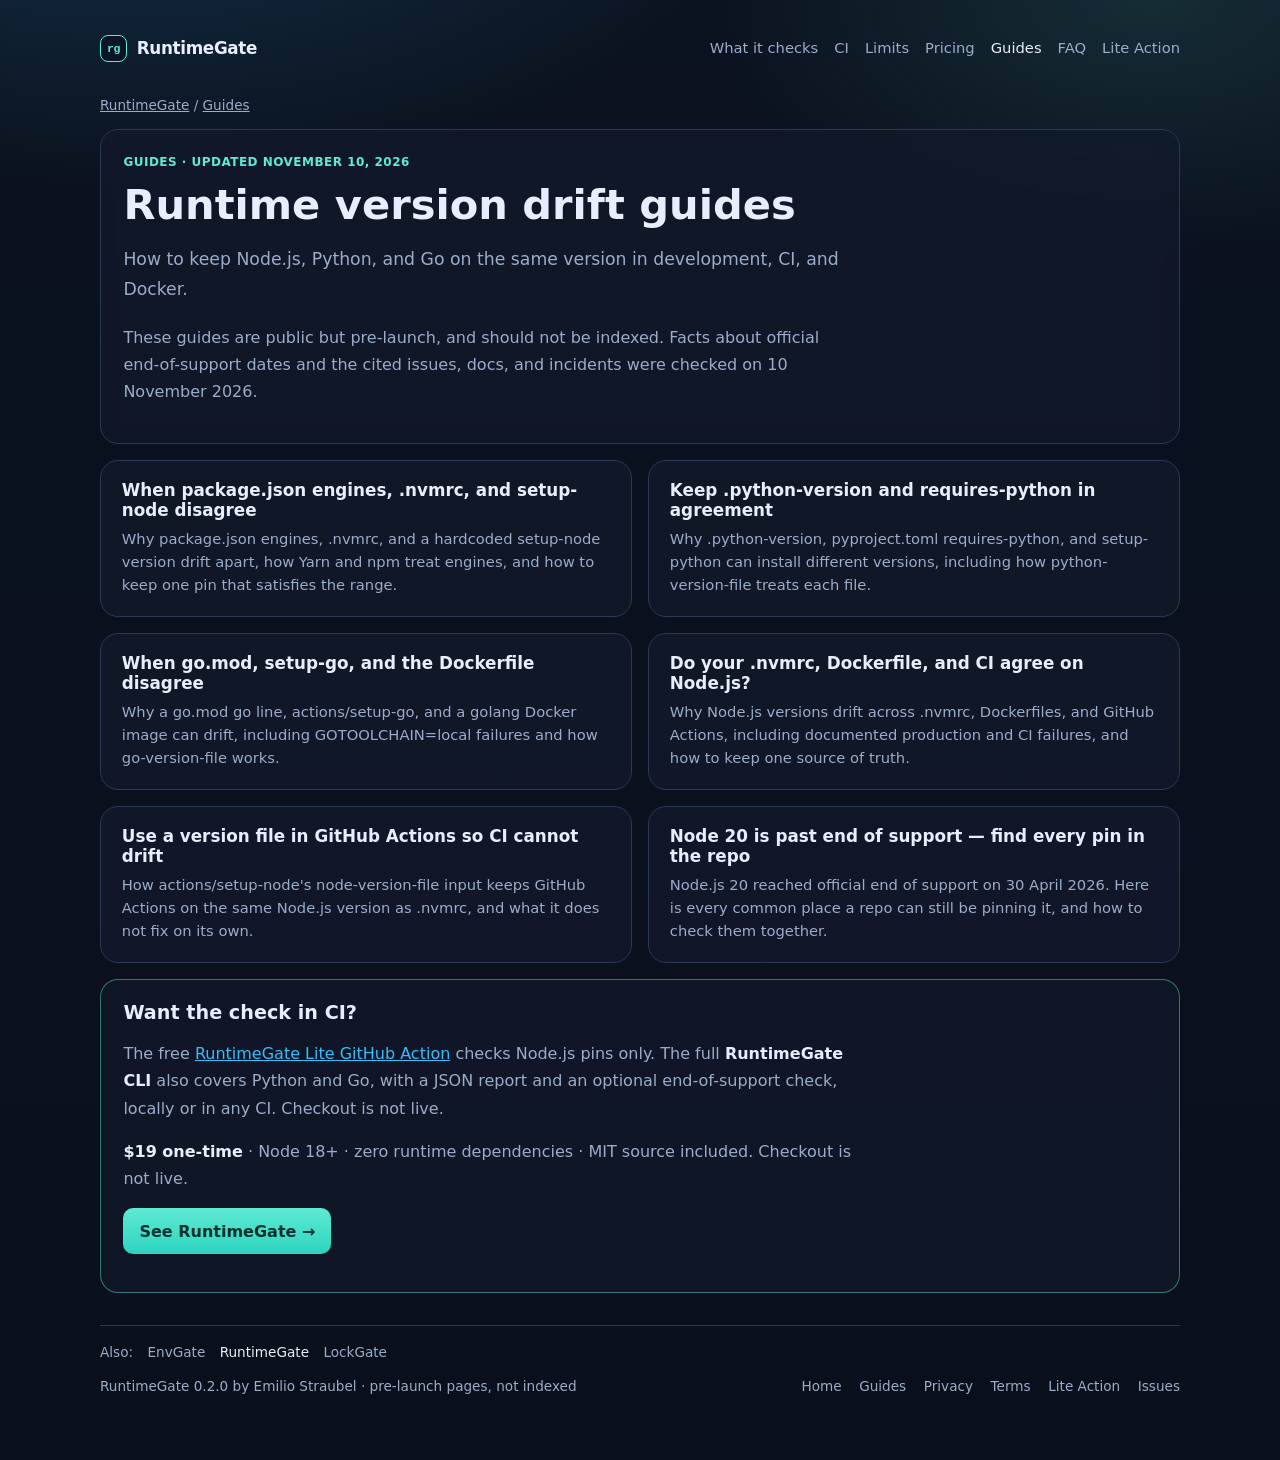
==== guides/index.html @ c0eff7b0 "Document RuntimeGate 0.2.0 sources and keep the site noindex Describe the new version files, Dockerf" ====
<!DOCTYPE html>
<html lang="en">
<head>
  <meta charset="utf-8" />
  <meta name="viewport" content="width=device-width, initial-scale=1" />
  <title>Guides: Node.js, Python, and Go version drift in CI — RuntimeGate</title>
  <meta name="description" content="Practical guides on keeping runtime versions in agreement across version files, package manifests, Dockerfiles, and GitHub Actions, including .nvmrc vs engines, .python-version vs requires-python, and go.mod vs setup-go." />
  <meta name="author" content="Emilio Straubel" />
  <meta name="robots" content="noindex" />
  <link rel="canonical" href="https://ess2292.github.io/runtimegate/guides/" />
  <meta property="og:title" content="Guides: Node.js, Python, and Go version drift in CI — RuntimeGate" />
  <meta property="og:description" content="Practical guides on keeping runtime versions in agreement across version files, package manifests, Dockerfiles, and GitHub Actions, including .nvmrc vs engines, .python-version vs requires-python, and go.mod vs setup-go." />
  <meta property="og:type" content="article" />
  <meta property="og:url" content="https://ess2292.github.io/runtimegate/guides/" />
  <meta property="og:site_name" content="RuntimeGate" />
  <meta property="og:image" content="https://ess2292.github.io/runtimegate/og-image.png" />
  <meta property="og:image:type" content="image/png" />
  <meta property="og:image:width" content="1200" />
  <meta property="og:image:height" content="630" />
  <meta property="og:image:alt" content="RuntimeGate — fail CI when runtime pins disagree" />
  <meta property="article:published_time" content="2026-11-10" />
  <meta name="twitter:card" content="summary_large_image" />
  <meta name="twitter:title" content="Guides: Node.js, Python, and Go version drift in CI — RuntimeGate" />
  <meta name="twitter:description" content="Practical guides on keeping runtime versions in agreement across version files, package manifests, Dockerfiles, and GitHub Actions, including .nvmrc vs engines, .python-version vs requires-python, and go.mod vs setup-go." />
  <meta name="twitter:image" content="https://ess2292.github.io/runtimegate/og-image.png" />
  <meta name="twitter:image:alt" content="RuntimeGate — fail CI when runtime pins disagree" />
  <script type="application/ld+json">{"@context": "https://schema.org", "@type": "TechArticle", "headline": "Runtime version drift guides", "description": "Practical guides on keeping runtime versions in agreement across version files, package manifests, Dockerfiles, and GitHub Actions, including .nvmrc vs engines, .python-version vs requires-python, and go.mod vs setup-go.", "author": {"@type": "Person", "name": "Emilio Straubel"}, "datePublished": "2026-11-10", "dateModified": "2026-11-10", "mainEntityOfPage": "https://ess2292.github.io/runtimegate/guides/", "publisher": {"@type": "Person", "name": "Emilio Straubel"}, "image": "https://ess2292.github.io/runtimegate/og-image.png"}</script>
  <meta name="theme-color" content="#0b1220" />
  <link rel="icon" href="../favicon.svg" type="image/svg+xml" />
  <link rel="icon" href="../favicon-32.png" type="image/png" sizes="32x32" />
  <link rel="apple-touch-icon" href="../apple-touch-icon.png" />
  <link rel="stylesheet" href="../styles.css" />
</head>
<body>
  <a class="skip" href="#main">Skip to content</a>
  <div class="wrap">
    <nav class="site-nav" aria-label="Primary">
      <a class="brand" href="../index.html">
        <span class="brand-mark" aria-hidden="true">rg</span>
        RuntimeGate
      </a>
      <ul class="nav-links">
        <li><a href="../index.html#checks">What it checks</a></li>
        <li><a href="../index.html#ci">CI</a></li>
        <li><a href="../index.html#limits">Limits</a></li>
        <li><a href="../index.html#pricing">Pricing</a></li>
        <li><a href="index.html" aria-current="page">Guides</a></li>
        <li><a href="../index.html#faq">FAQ</a></li>
        <li><a href="https://github.com/ESS2292/runtimegate-action">Lite Action</a></li>
      </ul>
    </nav>
    <main id="main" class="article">
      <p class="crumbs"><a href="../index.html">RuntimeGate</a> / <a href="index.html">Guides</a></p>
      <section>
        <div class="eyebrow">Guides &middot; Updated November 10, 2026</div>
        <h1>Runtime version drift guides</h1>
        <p class="lead">How to keep Node.js, Python, and Go on the same version in development, CI, and Docker.</p>
        <p>These guides are public but pre-launch, and should not be indexed. Facts about official end-of-support dates and the cited issues, docs, and incidents were checked on 10 November 2026.</p>
      </section>
      <div class="guide-list">
        <article class="guide-card">
          <h2><a href="package-json-engines-vs-nvmrc-setup-node.html">When package.json engines, .nvmrc, and setup-node disagree</a></h2>
          <p>Why package.json engines, .nvmrc, and a hardcoded setup-node version drift apart, how Yarn and npm treat engines, and how to keep one pin that satisfies the range.</p>
        </article>
        <article class="guide-card">
          <h2><a href="python-version-vs-pyproject-requires-python.html">Keep .python-version and requires-python in agreement</a></h2>
          <p>Why .python-version, pyproject.toml requires-python, and setup-python can install different versions, including how python-version-file treats each file.</p>
        </article>
        <article class="guide-card">
          <h2><a href="gomod-vs-setup-go-dockerfile.html">When go.mod, setup-go, and the Dockerfile disagree</a></h2>
          <p>Why a go.mod go line, actions/setup-go, and a golang Docker image can drift, including GOTOOLCHAIN=local failures and how go-version-file works.</p>
        </article>
        <article class="guide-card">
          <h2><a href="nvmrc-dockerfile-ci-node-version-drift.html">Do your .nvmrc, Dockerfile, and CI agree on Node.js?</a></h2>
          <p>Why Node.js versions drift across .nvmrc, Dockerfiles, and GitHub Actions, including documented production and CI failures, and how to keep one source of truth.</p>
        </article>
        <article class="guide-card">
          <h2><a href="github-actions-node-version-file.html">Use a version file in GitHub Actions so CI cannot drift</a></h2>
          <p>How actions/setup-node&#x27;s node-version-file input keeps GitHub Actions on the same Node.js version as .nvmrc, and what it does not fix on its own.</p>
        </article>
        <article class="guide-card">
          <h2><a href="find-eol-node-pins-after-node-20.html">Node 20 is past end of support — find every pin in the repo</a></h2>
          <p>Node.js 20 reached official end of support on 30 April 2026. Here is every common place a repo can still be pinning it, and how to check them together.</p>
        </article>
      </div>
      <section class="cta-box" aria-label="RuntimeGate">
        <h2>Want the check in CI?</h2>
        <p>The free <a href="https://github.com/ESS2292/runtimegate-action">RuntimeGate Lite GitHub Action</a> checks Node.js pins only. The full <strong>RuntimeGate CLI</strong> also covers Python and Go, with a JSON report and an optional end-of-support check, locally or in any CI. Checkout is not live.</p>
        <p><strong>$19 one-time</strong> &middot; Node 18+ &middot; zero runtime dependencies &middot; MIT source included. Checkout is not live.</p>
        <p><a class="cta-link" href="../index.html#pricing">See RuntimeGate &rarr;</a></p>
      </section>
    </main>
    <footer>
      <nav class="family-nav" aria-label="Other tools in this family">
        <span class="family-label">Also:</span>
          <a href="https://ess2292.github.io/envgate/">EnvGate</a>
          <a href="https://ess2292.github.io/runtimegate/" aria-current="page">RuntimeGate</a>
          <a href="https://ess2292.github.io/lockgate/">LockGate</a>
      </nav>
<div class="footer-row">
        <div>RuntimeGate 0.2.0 by Emilio Straubel · pre-launch pages, not indexed</div>
        <div class="footer-links">
          <a href="../index.html">Home</a>
          <a href="index.html" aria-current="page">Guides</a>
          <a href="../privacy.html">Privacy</a>
          <a href="../terms.html">Terms</a>
          <a href="https://github.com/ESS2292/runtimegate-action">Lite Action</a>
          <a href="https://github.com/ESS2292/runtimegate-action/issues">Issues</a>
        </div>
      </div>
    </footer>
  </div>
</body>
</html>
---- styles.css ----
:root {
  --bg: #0b1220;
  --bg-elev: #121a2b;
  --panel: #162033;
  --line: #2a3a55;
  --text: #e8eefc;
  --muted: #9aadc9;
  --accent: #5eead4;
  --accent-2: #38bdf8;
  --warn: #fbbf24;
  --err: #fb7185;
  --ok: #4ade80;
  --shadow: 0 24px 60px rgba(0, 0, 0, 0.45);
  --radius: 18px;
  --font: ui-sans-serif, system-ui, -apple-system, "Segoe UI", Roboto, Helvetica, Arial, sans-serif;
  --mono: ui-monospace, SFMono-Regular, Menlo, Consolas, monospace;
}

* { box-sizing: border-box; }

html { scroll-behavior: smooth; }

html, body {
  margin: 0;
  padding: 0;
  background: var(--bg);
  color: var(--text);
  font-family: var(--font);
}

body {
  min-height: 100vh;
  background-image:
    radial-gradient(1200px 600px at 10% -10%, rgba(56, 189, 248, 0.18), transparent 55%),
    radial-gradient(900px 500px at 90% 0%, rgba(94, 234, 212, 0.12), transparent 50%),
    linear-gradient(180deg, #0b1220 0%, #0a101b 100%);
}

.skip {
  position: absolute;
  left: 1rem;
  top: -3rem;
  background: var(--panel);
  color: var(--text);
  padding: 0.5rem 0.8rem;
  border-radius: 8px;
  z-index: 20;
}
.skip:focus { top: 0.75rem; }

.wrap {
  width: min(1080px, calc(100% - 2rem));
  margin: 0 auto;
  padding: 1.25rem 0 4rem;
}

.site-nav {
  display: flex;
  align-items: center;
  justify-content: space-between;
  gap: 1rem;
  flex-wrap: wrap;
  margin-bottom: 1.25rem;
  padding: 0.65rem 0;
}

.brand {
  display: inline-flex;
  align-items: center;
  gap: 0.6rem;
  color: var(--text);
  text-decoration: none;
  font-weight: 750;
  letter-spacing: -0.02em;
  font-size: 1.05rem;
}

.brand-mark {
  width: 1.7rem;
  height: 1.7rem;
  border-radius: 8px;
  border: 1.5px solid var(--accent);
  background: #0b1526;
  display: inline-flex;
  align-items: center;
  justify-content: center;
  color: var(--accent);
  font-family: var(--mono);
  font-size: 0.72rem;
  font-weight: 700;
}

.nav-links {
  display: flex;
  flex-wrap: wrap;
  gap: 0.35rem 1rem;
  list-style: none;
  margin: 0;
  padding: 0;
}

.nav-links a {
  color: var(--muted);
  text-decoration: none;
  font-size: 0.92rem;
}

.nav-links a:hover,
.nav-links a[aria-current="page"] {
  color: var(--text);
}

header.hero {
  display: grid;
  grid-template-columns: 1.2fr 0.9fr;
  gap: 1.5rem;
  align-items: center;
  margin: 1.5rem 0 2rem;
}

@media (max-width: 860px) {
  header.hero { grid-template-columns: 1fr; }
}

.eyebrow {
  display: inline-flex;
  align-items: center;
  gap: 0.5rem;
  color: var(--accent);
  font-weight: 600;
  letter-spacing: 0.04em;
  text-transform: uppercase;
  font-size: 0.75rem;
  margin-bottom: 0.75rem;
}

h1 {
  font-size: clamp(1.8rem, 4vw, 2.6rem);
  line-height: 1.15;
  margin: 0 0 1rem;
}

.lead {
  color: var(--muted);
  font-size: 1.08rem;
  line-height: 1.6;
  margin: 0 0 1.25rem;
  max-width: 40rem;
}

.meta {
  display: flex;
  flex-wrap: wrap;
  gap: 0.6rem;
  margin-bottom: 1.25rem;
}

.chip {
  border: 1px solid var(--line);
  background: rgba(255, 255, 255, 0.03);
  border-radius: 999px;
  padding: 0.35rem 0.75rem;
  font-size: 0.85rem;
  color: var(--muted);
}

.chip em {
  color: var(--text);
  font-style: normal;
  font-weight: 600;
}

.price-card {
  background: linear-gradient(180deg, rgba(22, 32, 51, 0.95), rgba(12, 18, 30, 0.95));
  border: 1px solid var(--line);
  border-radius: var(--radius);
  padding: 1.25rem;
  box-shadow: var(--shadow);
}

.price-card .amt {
  font-size: 2.4rem;
  font-weight: 750;
  letter-spacing: -0.03em;
}

.price-card .amt span {
  font-size: 1rem;
  color: var(--muted);
  font-weight: 500;
  margin-left: 0.25rem;
}

.price-card p {
  color: var(--muted);
  margin: 0.5rem 0 1rem;
  line-height: 1.5;
}

.buy-btn {
  display: block;
  width: 100%;
  text-align: center;
  padding: 0.9rem 1rem;
  border-radius: 12px;
  border: 1px dashed var(--line);
  color: var(--muted);
  background: rgba(255, 255, 255, 0.02);
  font-weight: 600;
  font-size: 1rem;
  font-family: inherit;
  cursor: not-allowed;
}

.buy-btn:not(:disabled) {
  border: 1px solid transparent;
  background: linear-gradient(180deg, #5eead4, #2dd4bf);
  color: #042f2e;
  cursor: pointer;
  box-shadow: 0 10px 24px rgba(94, 234, 212, 0.18);
}

.buy-btn:not(:disabled):hover {
  filter: brightness(1.05);
}

.buy-note {
  margin: 0.75rem 0 0;
  font-size: 0.85rem;
  color: var(--muted);
  line-height: 1.45;
}

.art {
  margin-top: 1rem;
  border-radius: 14px;
  overflow: hidden;
  border: 1px solid var(--line);
  background: #0a1424;
  aspect-ratio: 16 / 9;
  position: relative;
}

.art-svg {
  width: 100%;
  height: 100%;
  display: block;
}

section {
  background: rgba(18, 26, 43, 0.72);
  border: 1px solid var(--line);
  border-radius: var(--radius);
  padding: 1.35rem 1.4rem;
  margin: 1rem 0;
  backdrop-filter: blur(8px);
}

h2 {
  margin: 0 0 0.9rem;
  font-size: 1.2rem;
}

h3 {
  margin: 1.1rem 0 0.5rem;
  font-size: 1.02rem;
}

ul, ol {
  margin: 0;
  padding-left: 1.15rem;
  color: var(--muted);
  line-height: 1.55;
}

ul li, ol li { margin: 0.35rem 0; }

ul strong, ol strong, p strong {
  color: var(--text);
  font-weight: 600;
}

.grid-2 {
  display: grid;
  grid-template-columns: 1fr 1fr;
  gap: 1rem;
}

@media (max-width: 720px) {
  .grid-2 { grid-template-columns: 1fr; }
}

.terminal {
  background: #070d18;
  border: 1px solid var(--line);
  border-radius: 14px;
  overflow: hidden;
  box-shadow: var(--shadow);
  margin: 0.75rem 0 0;
}

.terminal .bar {
  display: flex;
  gap: 0.4rem;
  align-items: center;
  padding: 0.65rem 0.85rem;
  border-bottom: 1px solid var(--line);
  background: #0d1628;
  color: var(--muted);
  font-size: 0.8rem;
}

.bar-cmd {
  margin-left: 0.5rem;
  overflow: hidden;
  text-overflow: ellipsis;
  white-space: nowrap;
  font-family: var(--mono);
}

.dot {
  width: 0.55rem;
  height: 0.55rem;
  border-radius: 50%;
  display: inline-block;
  flex-shrink: 0;
}

.dot.r { background: #fb7185; }
.dot.y { background: #fbbf24; }
.dot.g { background: #4ade80; }

pre {
  margin: 0;
  padding: 1rem 1.1rem 1.2rem;
  overflow-x: auto;
  font-family: var(--mono);
  font-size: 0.86rem;
  line-height: 1.5;
  color: #dbe7ff;
}

.code-block {
  background: #070d18;
  border: 1px solid var(--line);
  border-radius: 12px;
  padding: 1rem;
  overflow-x: auto;
  font-family: var(--mono);
  font-size: 0.86rem;
  color: #dbe7ff;
  margin: 0.4rem 0 0;
}

.c-muted { color: #7f93b3; }
.c-ok { color: var(--ok); }
.c-err { color: var(--err); }
.c-warn { color: var(--warn); }
.c-accent { color: var(--accent); }

h2 + .note { margin-top: 0; }

.note {
  color: var(--muted);
  font-size: 0.92rem;
  line-height: 1.55;
}

code {
  font-family: var(--mono);
  font-size: 0.9em;
  background: rgba(255, 255, 255, 0.06);
  padding: 0.1rem 0.35rem;
  border-radius: 6px;
}

pre code, .code-block code {
  background: none;
  padding: 0;
  border-radius: 0;
  font-size: inherit;
}

a { color: var(--accent-2); }

.faq details {
  border-top: 1px solid var(--line);
  padding: 0.7rem 0;
}

.faq details:first-of-type { border-top: 0; padding-top: 0; }

.faq summary {
  cursor: pointer;
  font-weight: 600;
  color: var(--text);
  list-style: none;
}

.faq summary::-webkit-details-marker { display: none; }

.faq summary::before {
  content: "+";
  color: var(--accent);
  display: inline-block;
  width: 1.1rem;
  font-family: var(--mono);
}

.faq details[open] summary::before { content: "–"; }

.faq details p, .faq details ul {
  margin: 0.55rem 0 0.2rem;
}

.todo {
  display: inline-block;
  margin-top: 0.15rem;
  padding: 0.15rem 0.45rem;
  border-radius: 6px;
  border: 1px dashed var(--warn);
  color: #fde68a;
  background: rgba(251, 191, 36, 0.1);
  font-family: var(--mono);
  font-size: 0.88em;
}

.legal h1 { font-size: clamp(1.6rem, 3vw, 2rem); }
.legal p { color: var(--muted); line-height: 1.65; }

footer {
  margin-top: 2rem;
  color: var(--muted);
  font-size: 0.85rem;
  line-height: 1.5;
  border-top: 1px solid var(--line);
  padding-top: 1rem;
}

.footer-row {
  display: flex;
  flex-wrap: wrap;
  justify-content: space-between;
  gap: 0.75rem 1.5rem;
}

.footer-links {
  display: flex;
  flex-wrap: wrap;
  gap: 0.75rem 1.1rem;
}

.footer-links a {
  color: var(--muted);
  text-decoration: none;
}

.footer-links a:hover { color: var(--text); }

/* Guides */
.crumbs { color: var(--muted); font-size: 0.85rem; margin: 0 0 0.5rem; }
.crumbs a { color: var(--muted); }
.article section > p { color: var(--muted); line-height: 1.7; max-width: 46rem; }
.article section > ul, .article section > ol { max-width: 46rem; }
.article h2 { margin-top: 1.6rem; }
.article section > h2:first-child { margin-top: 0; }
.article .code-block { margin: 0.6rem 0 1rem; white-space: pre; }
.cta-box { border-color: rgba(94, 234, 212, 0.45); }
.cta-box h2 { margin-top: 0; }
.cta-box p { color: var(--muted); line-height: 1.6; }
.cta-link { display: inline-block; padding: 0.6rem 1rem; border-radius: 10px; background: linear-gradient(180deg, #5eead4, #2dd4bf); color: #042f2e; font-weight: 600; text-decoration: none; }
.guide-list { display: grid; grid-template-columns: 1fr 1fr; gap: 1rem; margin: 1rem 0; }
@media (max-width: 720px) { .guide-list { grid-template-columns: 1fr; } }
.guide-card { background: rgba(18, 26, 43, 0.72); border: 1px solid var(--line); border-radius: var(--radius); padding: 1.2rem 1.3rem; }
.guide-card h2 { font-size: 1.05rem; margin: 0 0 0.5rem; }
.guide-card h2 a { color: var(--text); text-decoration: none; }
.guide-card h2 a:hover { color: var(--accent); }
.guide-card p { color: var(--muted); line-height: 1.55; margin: 0; font-size: 0.92rem; }

.article .compare-wrap { overflow-x: auto; margin: 0.8rem 0 1.2rem; max-width: 100%; }
.article table.compare {
  width: 100%;
  border-collapse: collapse;
  font-size: 0.92rem;
  min-width: 40rem;
}
.article table.compare th,
.article table.compare td {
  border: 1px solid var(--line);
  padding: 0.55rem 0.7rem;
  text-align: left;
  vertical-align: top;
  color: var(--muted);
  line-height: 1.45;
}
.article table.compare th {
  background: rgba(18, 26, 43, 0.85);
  color: var(--text);
  font-weight: 600;
  white-space: nowrap;
}
.article table.compare td:first-child,
.article table.compare th:first-child {
  color: var(--text);
  font-weight: 600;
  white-space: nowrap;
}
.article table.compare tbody tr:nth-child(even) td { background: rgba(18, 26, 43, 0.45); }

.demo-rec {
  margin: 0.75rem 0 1.25rem;
  background: #070d18;
  border: 1px solid var(--line);
  border-radius: 14px;
  overflow: hidden;
  box-shadow: var(--shadow);
}
.demo-rec video,
.demo-rec img {
  display: block;
  width: 100%;
  height: auto;
  vertical-align: top;
  background: #070d18;
}
.demo-rec figcaption {
  padding: 0.7rem 1rem 0.9rem;
  color: var(--muted);
  font-size: 0.88rem;
  line-height: 1.5;
  border-top: 1px solid var(--line);
}

/* Launch-readiness: visible focus, family links, tighter mobile nav */
a:focus-visible,
button:focus-visible,
summary:focus-visible,
.buy-btn:focus-visible {
  outline: 2px solid var(--accent);
  outline-offset: 3px;
}

.family-nav {
  display: flex;
  flex-wrap: wrap;
  align-items: center;
  gap: 0.4rem 0.9rem;
  margin: 0 0 0.85rem;
  font-size: 0.85rem;
}

.family-nav .family-label {
  color: var(--muted);
}

.family-nav a {
  color: var(--muted);
  text-decoration: none;
}

.family-nav a:hover,
.family-nav a[aria-current="page"] {
  color: var(--text);
}

@media (max-width: 720px) {
  .nav-links {
    gap: 0.2rem 0.7rem;
  }
  .nav-links a {
    display: inline-block;
    padding: 0.4rem 0.1rem;
  }
}
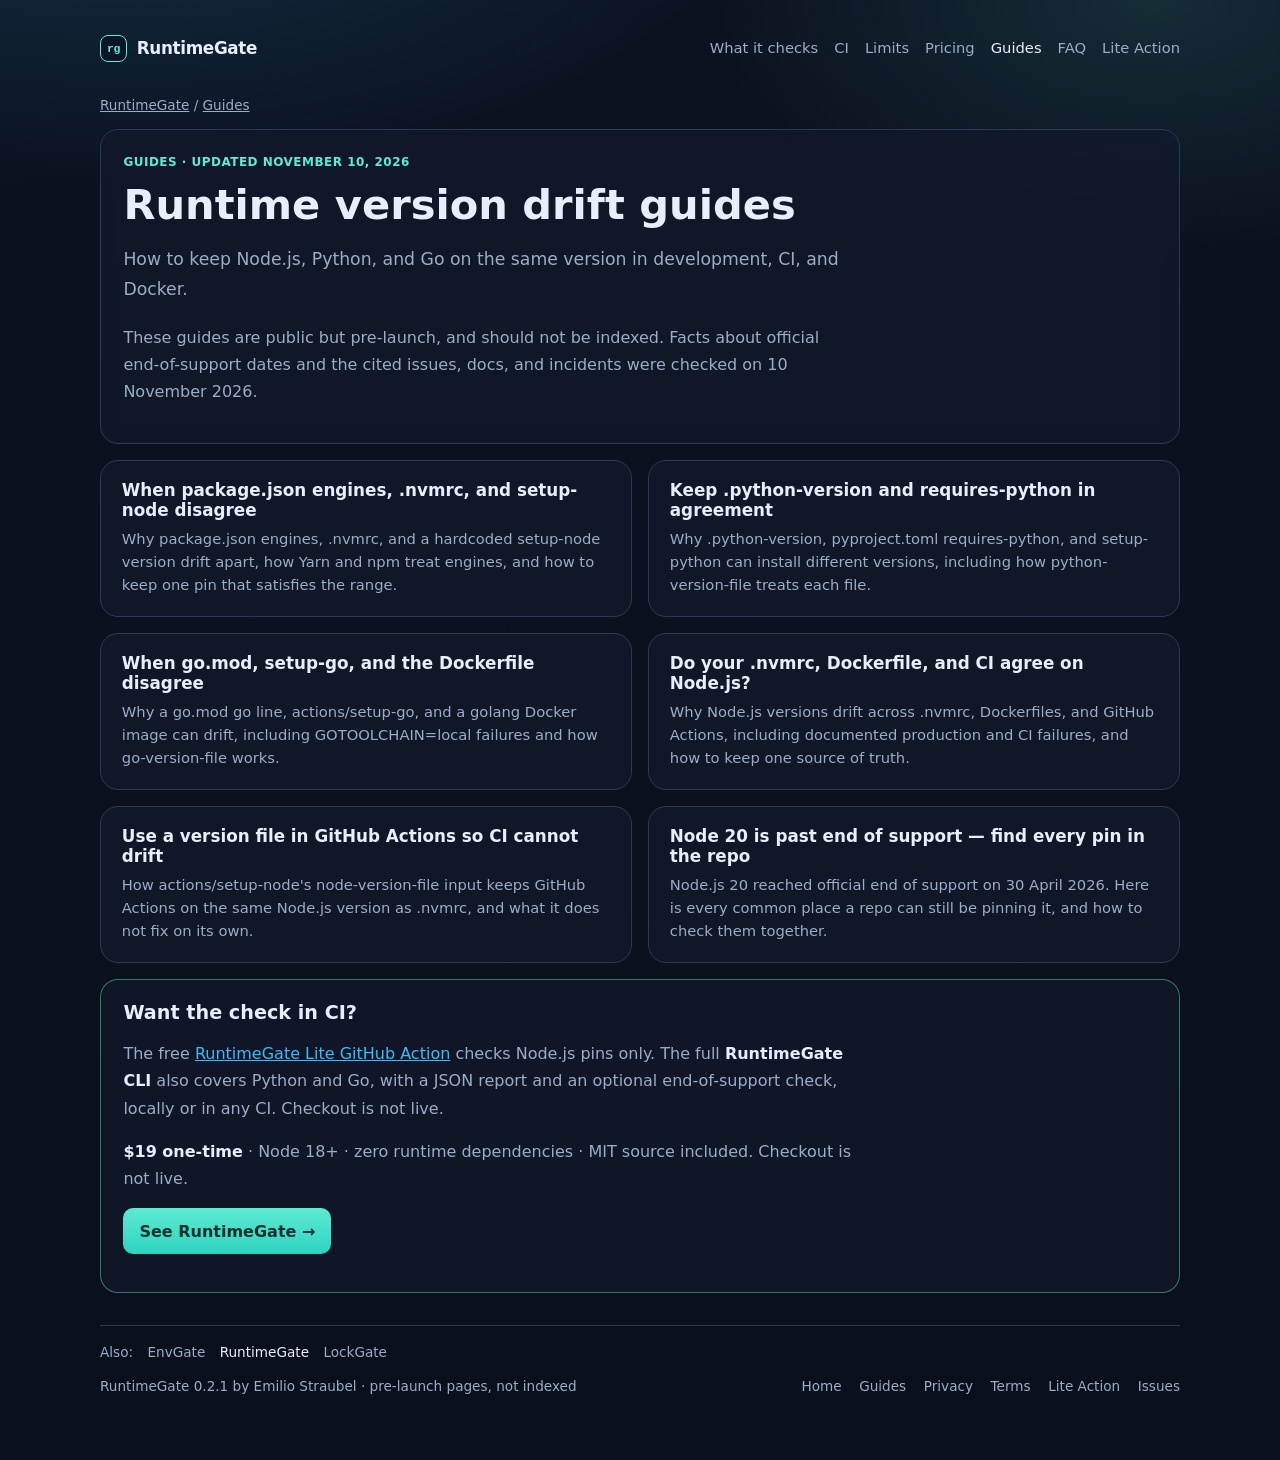
==== commit 807b8dc3: "Update site copy for the RuntimeGate 0.2.1 CLI Bump version chips, footers, and terms copy to 0.2.1," ====
--- a/guides/index.html
+++ b/guides/index.html
@@ -98,7 +98,7 @@
           <a href="https://ess2292.github.io/lockgate/">LockGate</a>
       </nav>
 <div class="footer-row">
-        <div>RuntimeGate 0.2.0 by Emilio Straubel · pre-launch pages, not indexed</div>
+        <div>RuntimeGate 0.2.1 by Emilio Straubel · pre-launch pages, not indexed</div>
         <div class="footer-links">
           <a href="../index.html">Home</a>
           <a href="index.html" aria-current="page">Guides</a>
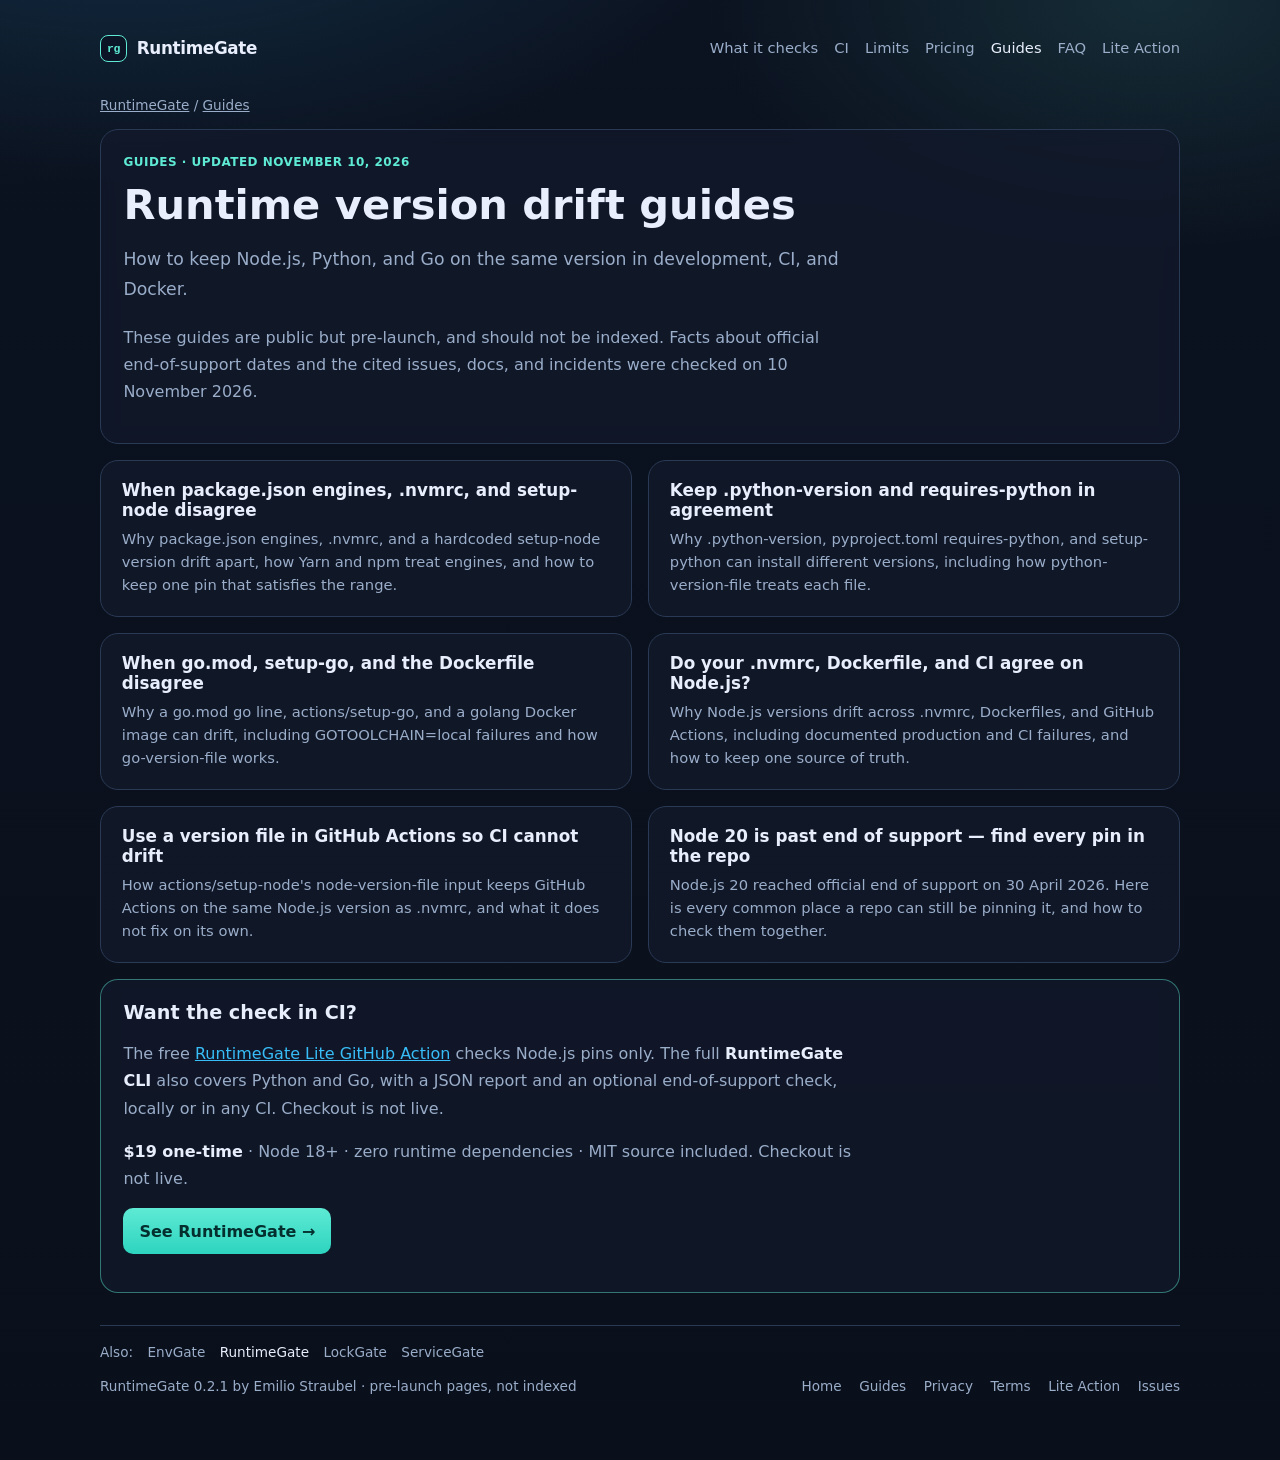
==== commit 74265f66: "Add a recorded clean/drift CLI demo and link ServiceGate in the family nav" ====
--- a/guides/index.html
+++ b/guides/index.html
@@ -96,6 +96,7 @@
           <a href="https://ess2292.github.io/envgate/">EnvGate</a>
           <a href="https://ess2292.github.io/runtimegate/" aria-current="page">RuntimeGate</a>
           <a href="https://ess2292.github.io/lockgate/">LockGate</a>
+          <a href="https://ess2292.github.io/servicegate/">ServiceGate</a>
       </nav>
 <div class="footer-row">
         <div>RuntimeGate 0.2.1 by Emilio Straubel · pre-launch pages, not indexed</div>
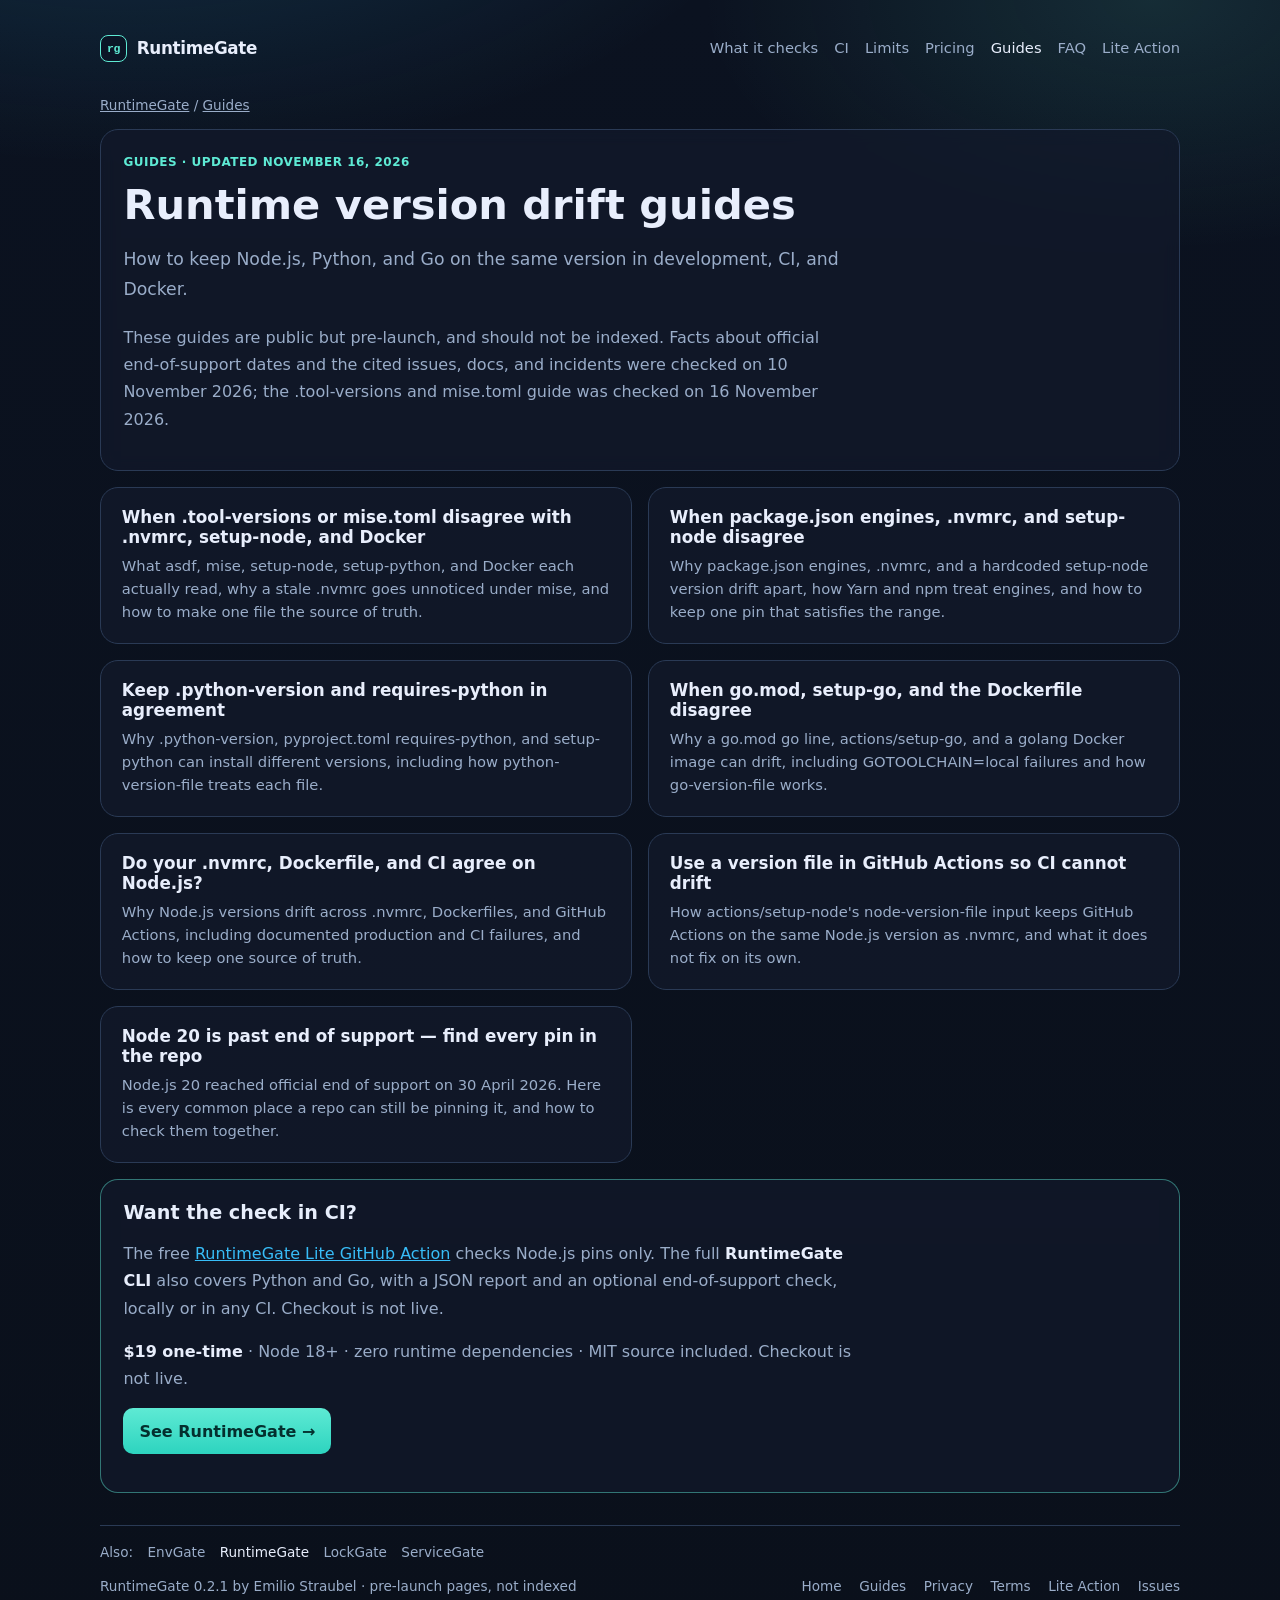
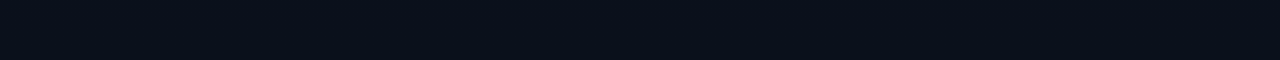
==== commit c5e0ae4b: "Add guide: .tool-versions and mise.toml version drift vs .nvmrc and setup-node" ====
--- a/guides/index.html
+++ b/guides/index.html
@@ -24,7 +24,7 @@
   <meta name="twitter:description" content="Practical guides on keeping runtime versions in agreement across version files, package manifests, Dockerfiles, and GitHub Actions, including .nvmrc vs engines, .python-version vs requires-python, and go.mod vs setup-go." />
   <meta name="twitter:image" content="https://ess2292.github.io/runtimegate/og-image.png" />
   <meta name="twitter:image:alt" content="RuntimeGate — fail CI when runtime pins disagree" />
-  <script type="application/ld+json">{"@context": "https://schema.org", "@type": "TechArticle", "headline": "Runtime version drift guides", "description": "Practical guides on keeping runtime versions in agreement across version files, package manifests, Dockerfiles, and GitHub Actions, including .nvmrc vs engines, .python-version vs requires-python, and go.mod vs setup-go.", "author": {"@type": "Person", "name": "Emilio Straubel"}, "datePublished": "2026-11-10", "dateModified": "2026-11-10", "mainEntityOfPage": "https://ess2292.github.io/runtimegate/guides/", "publisher": {"@type": "Person", "name": "Emilio Straubel"}, "image": "https://ess2292.github.io/runtimegate/og-image.png"}</script>
+  <script type="application/ld+json">{"@context": "https://schema.org", "@type": "TechArticle", "headline": "Runtime version drift guides", "description": "Practical guides on keeping runtime versions in agreement across version files, package manifests, Dockerfiles, and GitHub Actions, including .nvmrc vs engines, .python-version vs requires-python, and go.mod vs setup-go.", "author": {"@type": "Person", "name": "Emilio Straubel"}, "datePublished": "2026-11-10", "dateModified": "2026-11-16", "mainEntityOfPage": "https://ess2292.github.io/runtimegate/guides/", "publisher": {"@type": "Person", "name": "Emilio Straubel"}, "image": "https://ess2292.github.io/runtimegate/og-image.png"}</script>
   <meta name="theme-color" content="#0b1220" />
   <link rel="icon" href="../favicon.svg" type="image/svg+xml" />
   <link rel="icon" href="../favicon-32.png" type="image/png" sizes="32x32" />
@@ -52,12 +52,16 @@
     <main id="main" class="article">
       <p class="crumbs"><a href="../index.html">RuntimeGate</a> / <a href="index.html">Guides</a></p>
       <section>
-        <div class="eyebrow">Guides &middot; Updated November 10, 2026</div>
+        <div class="eyebrow">Guides &middot; Updated November 16, 2026</div>
         <h1>Runtime version drift guides</h1>
         <p class="lead">How to keep Node.js, Python, and Go on the same version in development, CI, and Docker.</p>
-        <p>These guides are public but pre-launch, and should not be indexed. Facts about official end-of-support dates and the cited issues, docs, and incidents were checked on 10 November 2026.</p>
+        <p>These guides are public but pre-launch, and should not be indexed. Facts about official end-of-support dates and the cited issues, docs, and incidents were checked on 10 November 2026; the .tool-versions and mise.toml guide was checked on 16 November 2026.</p>
       </section>
       <div class="guide-list">
+        <article class="guide-card">
+          <h2><a href="tool-versions-mise-toml-vs-nvmrc-setup-node.html">When .tool-versions or mise.toml disagree with .nvmrc, setup-node, and Docker</a></h2>
+          <p>What asdf, mise, setup-node, setup-python, and Docker each actually read, why a stale .nvmrc goes unnoticed under mise, and how to make one file the source of truth.</p>
+        </article>
         <article class="guide-card">
           <h2><a href="package-json-engines-vs-nvmrc-setup-node.html">When package.json engines, .nvmrc, and setup-node disagree</a></h2>
           <p>Why package.json engines, .nvmrc, and a hardcoded setup-node version drift apart, how Yarn and npm treat engines, and how to keep one pin that satisfies the range.</p>
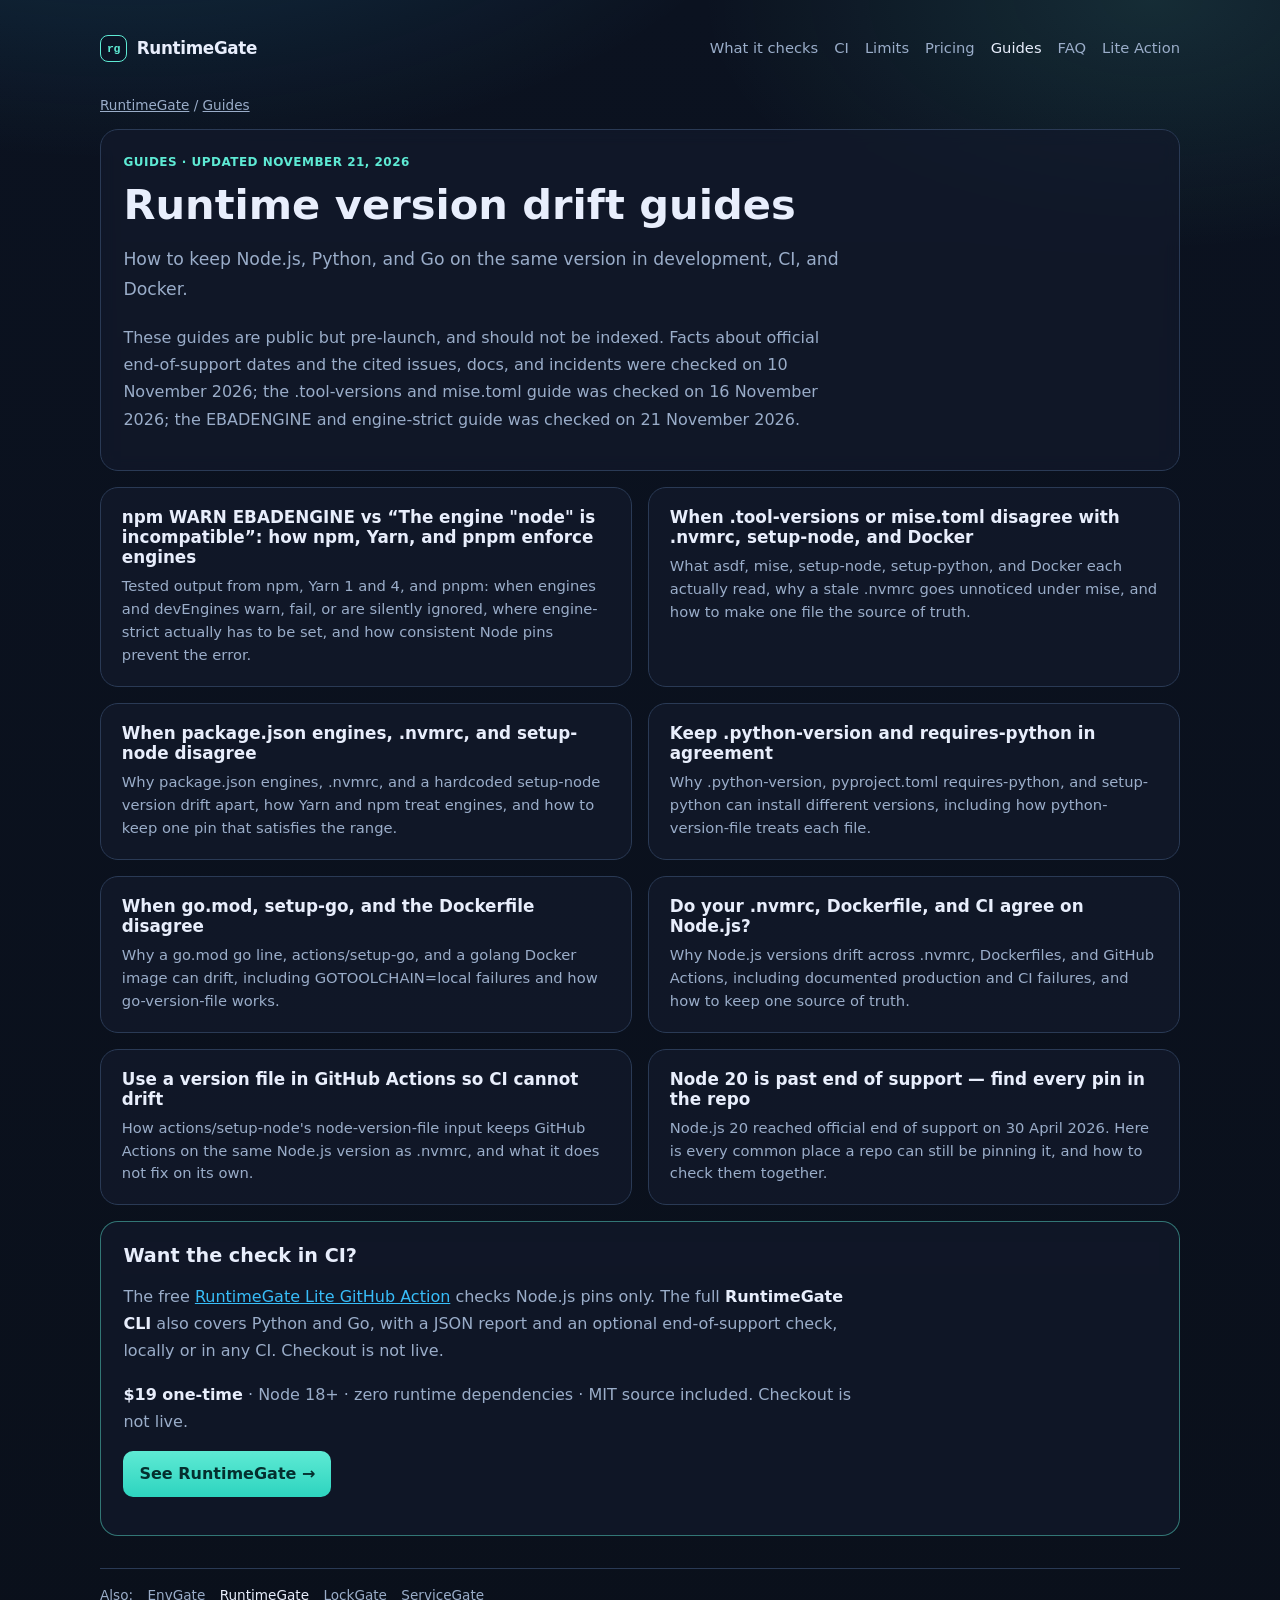
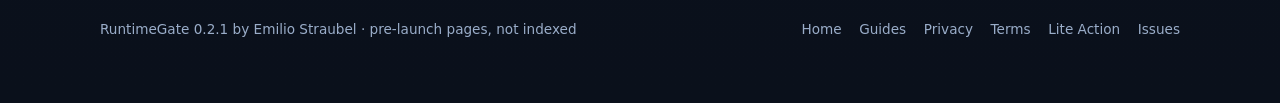
==== commit b58ace0a: "Add guide: npm EBADENGINE vs Yarn 'engine incompatible', engine-strict, devEngines, and pnpm engineS" ====
--- a/guides/index.html
+++ b/guides/index.html
@@ -24,7 +24,7 @@
   <meta name="twitter:description" content="Practical guides on keeping runtime versions in agreement across version files, package manifests, Dockerfiles, and GitHub Actions, including .nvmrc vs engines, .python-version vs requires-python, and go.mod vs setup-go." />
   <meta name="twitter:image" content="https://ess2292.github.io/runtimegate/og-image.png" />
   <meta name="twitter:image:alt" content="RuntimeGate — fail CI when runtime pins disagree" />
-  <script type="application/ld+json">{"@context": "https://schema.org", "@type": "TechArticle", "headline": "Runtime version drift guides", "description": "Practical guides on keeping runtime versions in agreement across version files, package manifests, Dockerfiles, and GitHub Actions, including .nvmrc vs engines, .python-version vs requires-python, and go.mod vs setup-go.", "author": {"@type": "Person", "name": "Emilio Straubel"}, "datePublished": "2026-11-10", "dateModified": "2026-11-16", "mainEntityOfPage": "https://ess2292.github.io/runtimegate/guides/", "publisher": {"@type": "Person", "name": "Emilio Straubel"}, "image": "https://ess2292.github.io/runtimegate/og-image.png"}</script>
+  <script type="application/ld+json">{"@context": "https://schema.org", "@type": "TechArticle", "headline": "Runtime version drift guides", "description": "Practical guides on keeping runtime versions in agreement across version files, package manifests, Dockerfiles, and GitHub Actions, including .nvmrc vs engines, .python-version vs requires-python, and go.mod vs setup-go.", "author": {"@type": "Person", "name": "Emilio Straubel"}, "datePublished": "2026-11-10", "dateModified": "2026-11-21", "mainEntityOfPage": "https://ess2292.github.io/runtimegate/guides/", "publisher": {"@type": "Person", "name": "Emilio Straubel"}, "image": "https://ess2292.github.io/runtimegate/og-image.png"}</script>
   <meta name="theme-color" content="#0b1220" />
   <link rel="icon" href="../favicon.svg" type="image/svg+xml" />
   <link rel="icon" href="../favicon-32.png" type="image/png" sizes="32x32" />
@@ -52,12 +52,16 @@
     <main id="main" class="article">
       <p class="crumbs"><a href="../index.html">RuntimeGate</a> / <a href="index.html">Guides</a></p>
       <section>
-        <div class="eyebrow">Guides &middot; Updated November 16, 2026</div>
+        <div class="eyebrow">Guides &middot; Updated November 21, 2026</div>
         <h1>Runtime version drift guides</h1>
         <p class="lead">How to keep Node.js, Python, and Go on the same version in development, CI, and Docker.</p>
-        <p>These guides are public but pre-launch, and should not be indexed. Facts about official end-of-support dates and the cited issues, docs, and incidents were checked on 10 November 2026; the .tool-versions and mise.toml guide was checked on 16 November 2026.</p>
+        <p>These guides are public but pre-launch, and should not be indexed. Facts about official end-of-support dates and the cited issues, docs, and incidents were checked on 10 November 2026; the .tool-versions and mise.toml guide was checked on 16 November 2026; the EBADENGINE and engine-strict guide was checked on 21 November 2026.</p>
       </section>
       <div class="guide-list">
+        <article class="guide-card">
+          <h2><a href="npm-ebadengine-engine-strict-devengines-yarn-pnpm.html">npm WARN EBADENGINE vs “The engine "node" is incompatible”: how npm, Yarn, and pnpm enforce engines</a></h2>
+          <p>Tested output from npm, Yarn 1 and 4, and pnpm: when engines and devEngines warn, fail, or are silently ignored, where engine-strict actually has to be set, and how consistent Node pins prevent the error.</p>
+        </article>
         <article class="guide-card">
           <h2><a href="tool-versions-mise-toml-vs-nvmrc-setup-node.html">When .tool-versions or mise.toml disagree with .nvmrc, setup-node, and Docker</a></h2>
           <p>What asdf, mise, setup-node, setup-python, and Docker each actually read, why a stale .nvmrc goes unnoticed under mise, and how to make one file the source of truth.</p>
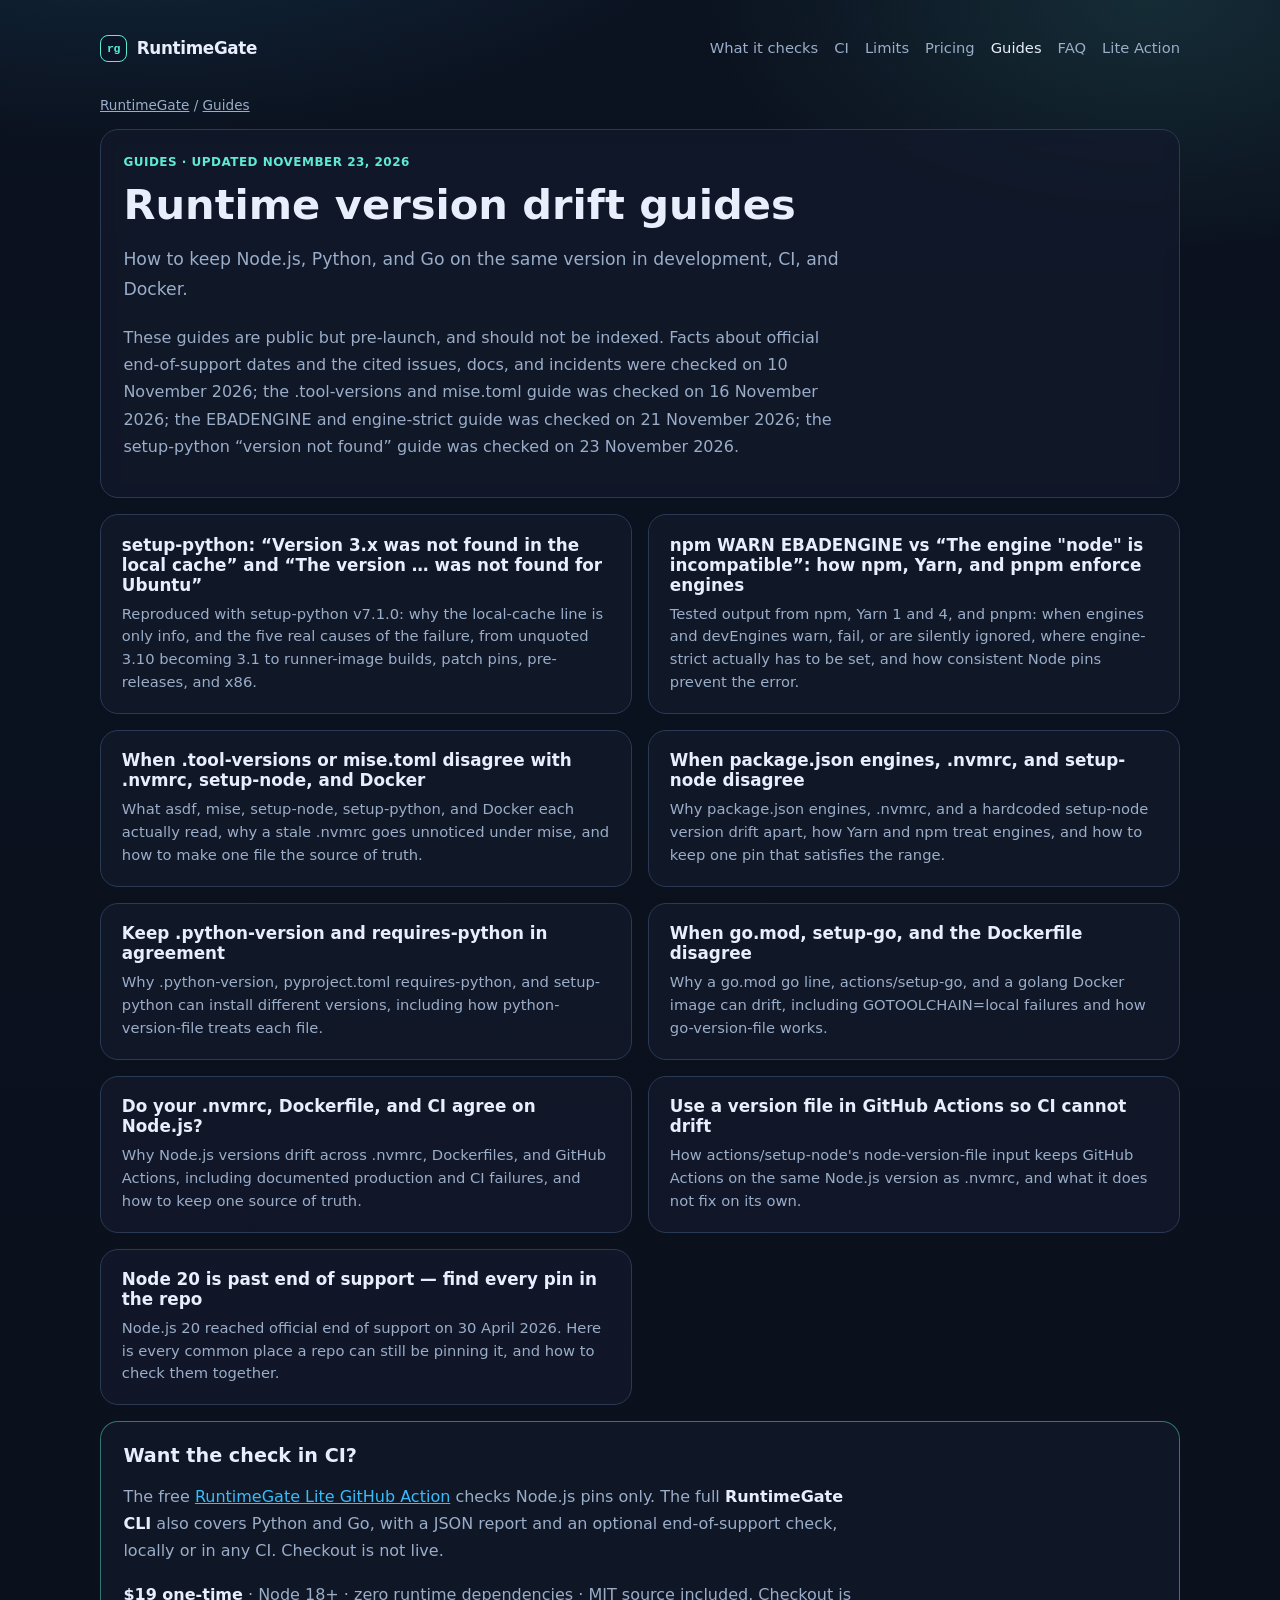
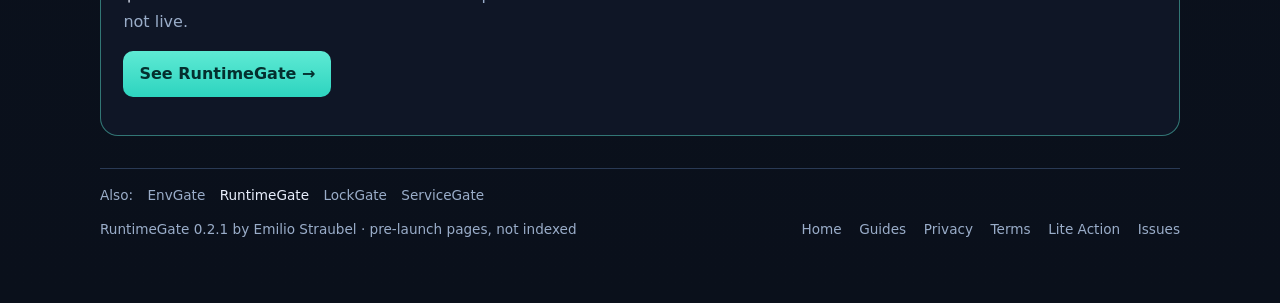
==== commit 607925ac: "Add guide: setup-python 'Version 3.x was not found in the local cache' and 'version not found for Ub" ====
--- a/guides/index.html
+++ b/guides/index.html
@@ -24,7 +24,7 @@
   <meta name="twitter:description" content="Practical guides on keeping runtime versions in agreement across version files, package manifests, Dockerfiles, and GitHub Actions, including .nvmrc vs engines, .python-version vs requires-python, and go.mod vs setup-go." />
   <meta name="twitter:image" content="https://ess2292.github.io/runtimegate/og-image.png" />
   <meta name="twitter:image:alt" content="RuntimeGate — fail CI when runtime pins disagree" />
-  <script type="application/ld+json">{"@context": "https://schema.org", "@type": "TechArticle", "headline": "Runtime version drift guides", "description": "Practical guides on keeping runtime versions in agreement across version files, package manifests, Dockerfiles, and GitHub Actions, including .nvmrc vs engines, .python-version vs requires-python, and go.mod vs setup-go.", "author": {"@type": "Person", "name": "Emilio Straubel"}, "datePublished": "2026-11-10", "dateModified": "2026-11-21", "mainEntityOfPage": "https://ess2292.github.io/runtimegate/guides/", "publisher": {"@type": "Person", "name": "Emilio Straubel"}, "image": "https://ess2292.github.io/runtimegate/og-image.png"}</script>
+  <script type="application/ld+json">{"@context": "https://schema.org", "@type": "TechArticle", "headline": "Runtime version drift guides", "description": "Practical guides on keeping runtime versions in agreement across version files, package manifests, Dockerfiles, and GitHub Actions, including .nvmrc vs engines, .python-version vs requires-python, and go.mod vs setup-go.", "author": {"@type": "Person", "name": "Emilio Straubel"}, "datePublished": "2026-11-10", "dateModified": "2026-11-23", "mainEntityOfPage": "https://ess2292.github.io/runtimegate/guides/", "publisher": {"@type": "Person", "name": "Emilio Straubel"}, "image": "https://ess2292.github.io/runtimegate/og-image.png"}</script>
   <meta name="theme-color" content="#0b1220" />
   <link rel="icon" href="../favicon.svg" type="image/svg+xml" />
   <link rel="icon" href="../favicon-32.png" type="image/png" sizes="32x32" />
@@ -52,12 +52,16 @@
     <main id="main" class="article">
       <p class="crumbs"><a href="../index.html">RuntimeGate</a> / <a href="index.html">Guides</a></p>
       <section>
-        <div class="eyebrow">Guides &middot; Updated November 21, 2026</div>
+        <div class="eyebrow">Guides &middot; Updated November 23, 2026</div>
         <h1>Runtime version drift guides</h1>
         <p class="lead">How to keep Node.js, Python, and Go on the same version in development, CI, and Docker.</p>
-        <p>These guides are public but pre-launch, and should not be indexed. Facts about official end-of-support dates and the cited issues, docs, and incidents were checked on 10 November 2026; the .tool-versions and mise.toml guide was checked on 16 November 2026; the EBADENGINE and engine-strict guide was checked on 21 November 2026.</p>
+        <p>These guides are public but pre-launch, and should not be indexed. Facts about official end-of-support dates and the cited issues, docs, and incidents were checked on 10 November 2026; the .tool-versions and mise.toml guide was checked on 16 November 2026; the EBADENGINE and engine-strict guide was checked on 21 November 2026; the setup-python “version not found” guide was checked on 23 November 2026.</p>
       </section>
       <div class="guide-list">
+        <article class="guide-card">
+          <h2><a href="setup-python-version-not-found-local-cache.html">setup-python: “Version 3.x was not found in the local cache” and “The version … was not found for Ubuntu”</a></h2>
+          <p>Reproduced with setup-python v7.1.0: why the local-cache line is only info, and the five real causes of the failure, from unquoted 3.10 becoming 3.1 to runner-image builds, patch pins, pre-releases, and x86.</p>
+        </article>
         <article class="guide-card">
           <h2><a href="npm-ebadengine-engine-strict-devengines-yarn-pnpm.html">npm WARN EBADENGINE vs “The engine "node" is incompatible”: how npm, Yarn, and pnpm enforce engines</a></h2>
           <p>Tested output from npm, Yarn 1 and 4, and pnpm: when engines and devEngines warn, fail, or are silently ignored, where engine-strict actually has to be set, and how consistent Node pins prevent the error.</p>
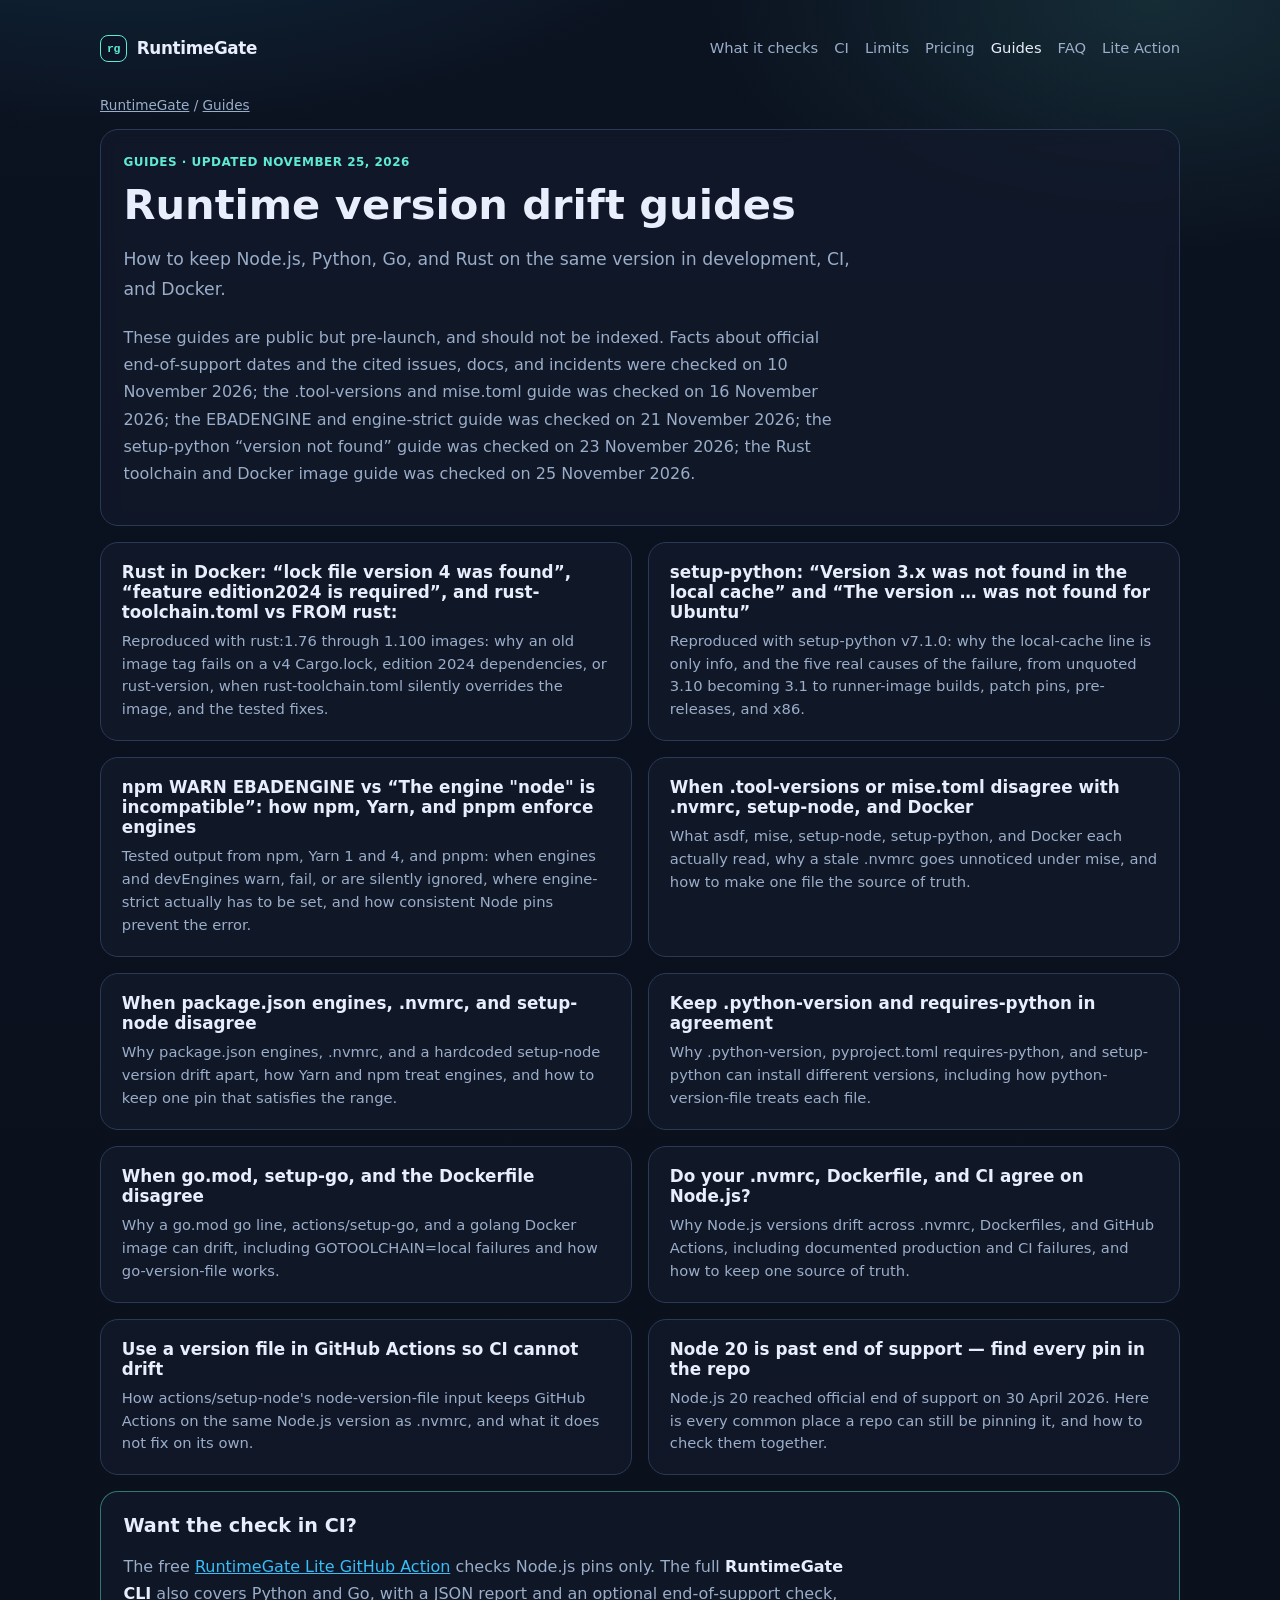
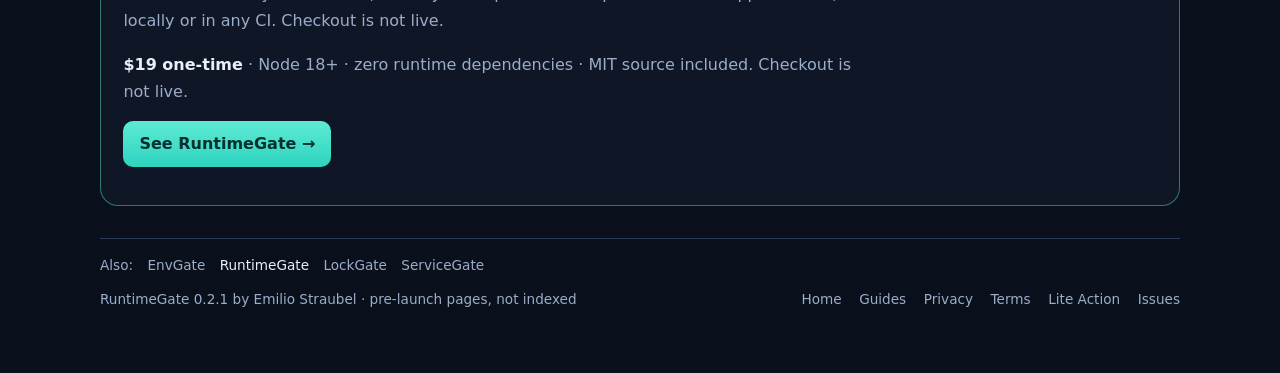
==== commit 4fed2737: "Add guide: Rust 'lock file version 4 was found', 'feature edition2024 is required', and rust-toolcha" ====
--- a/guides/index.html
+++ b/guides/index.html
@@ -24,7 +24,7 @@
   <meta name="twitter:description" content="Practical guides on keeping runtime versions in agreement across version files, package manifests, Dockerfiles, and GitHub Actions, including .nvmrc vs engines, .python-version vs requires-python, and go.mod vs setup-go." />
   <meta name="twitter:image" content="https://ess2292.github.io/runtimegate/og-image.png" />
   <meta name="twitter:image:alt" content="RuntimeGate — fail CI when runtime pins disagree" />
-  <script type="application/ld+json">{"@context": "https://schema.org", "@type": "TechArticle", "headline": "Runtime version drift guides", "description": "Practical guides on keeping runtime versions in agreement across version files, package manifests, Dockerfiles, and GitHub Actions, including .nvmrc vs engines, .python-version vs requires-python, and go.mod vs setup-go.", "author": {"@type": "Person", "name": "Emilio Straubel"}, "datePublished": "2026-11-10", "dateModified": "2026-11-23", "mainEntityOfPage": "https://ess2292.github.io/runtimegate/guides/", "publisher": {"@type": "Person", "name": "Emilio Straubel"}, "image": "https://ess2292.github.io/runtimegate/og-image.png"}</script>
+  <script type="application/ld+json">{"@context": "https://schema.org", "@type": "TechArticle", "headline": "Runtime version drift guides", "description": "Practical guides on keeping runtime versions in agreement across version files, package manifests, Dockerfiles, and GitHub Actions, including .nvmrc vs engines, .python-version vs requires-python, and go.mod vs setup-go.", "author": {"@type": "Person", "name": "Emilio Straubel"}, "datePublished": "2026-11-10", "dateModified": "2026-11-25", "mainEntityOfPage": "https://ess2292.github.io/runtimegate/guides/", "publisher": {"@type": "Person", "name": "Emilio Straubel"}, "image": "https://ess2292.github.io/runtimegate/og-image.png"}</script>
   <meta name="theme-color" content="#0b1220" />
   <link rel="icon" href="../favicon.svg" type="image/svg+xml" />
   <link rel="icon" href="../favicon-32.png" type="image/png" sizes="32x32" />
@@ -52,12 +52,16 @@
     <main id="main" class="article">
       <p class="crumbs"><a href="../index.html">RuntimeGate</a> / <a href="index.html">Guides</a></p>
       <section>
-        <div class="eyebrow">Guides &middot; Updated November 23, 2026</div>
+        <div class="eyebrow">Guides &middot; Updated November 25, 2026</div>
         <h1>Runtime version drift guides</h1>
-        <p class="lead">How to keep Node.js, Python, and Go on the same version in development, CI, and Docker.</p>
-        <p>These guides are public but pre-launch, and should not be indexed. Facts about official end-of-support dates and the cited issues, docs, and incidents were checked on 10 November 2026; the .tool-versions and mise.toml guide was checked on 16 November 2026; the EBADENGINE and engine-strict guide was checked on 21 November 2026; the setup-python “version not found” guide was checked on 23 November 2026.</p>
+        <p class="lead">How to keep Node.js, Python, Go, and Rust on the same version in development, CI, and Docker.</p>
+        <p>These guides are public but pre-launch, and should not be indexed. Facts about official end-of-support dates and the cited issues, docs, and incidents were checked on 10 November 2026; the .tool-versions and mise.toml guide was checked on 16 November 2026; the EBADENGINE and engine-strict guide was checked on 21 November 2026; the setup-python “version not found” guide was checked on 23 November 2026; the Rust toolchain and Docker image guide was checked on 25 November 2026.</p>
       </section>
       <div class="guide-list">
+        <article class="guide-card">
+          <h2><a href="rust-toolchain-toml-vs-dockerfile-rust-image.html">Rust in Docker: “lock file version 4 was found”, “feature edition2024 is required”, and rust-toolchain.toml vs FROM rust:</a></h2>
+          <p>Reproduced with rust:1.76 through 1.100 images: why an old image tag fails on a v4 Cargo.lock, edition 2024 dependencies, or rust-version, when rust-toolchain.toml silently overrides the image, and the tested fixes.</p>
+        </article>
         <article class="guide-card">
           <h2><a href="setup-python-version-not-found-local-cache.html">setup-python: “Version 3.x was not found in the local cache” and “The version … was not found for Ubuntu”</a></h2>
           <p>Reproduced with setup-python v7.1.0: why the local-cache line is only info, and the five real causes of the failure, from unquoted 3.10 becoming 3.1 to runner-image builds, patch pins, pre-releases, and x86.</p>
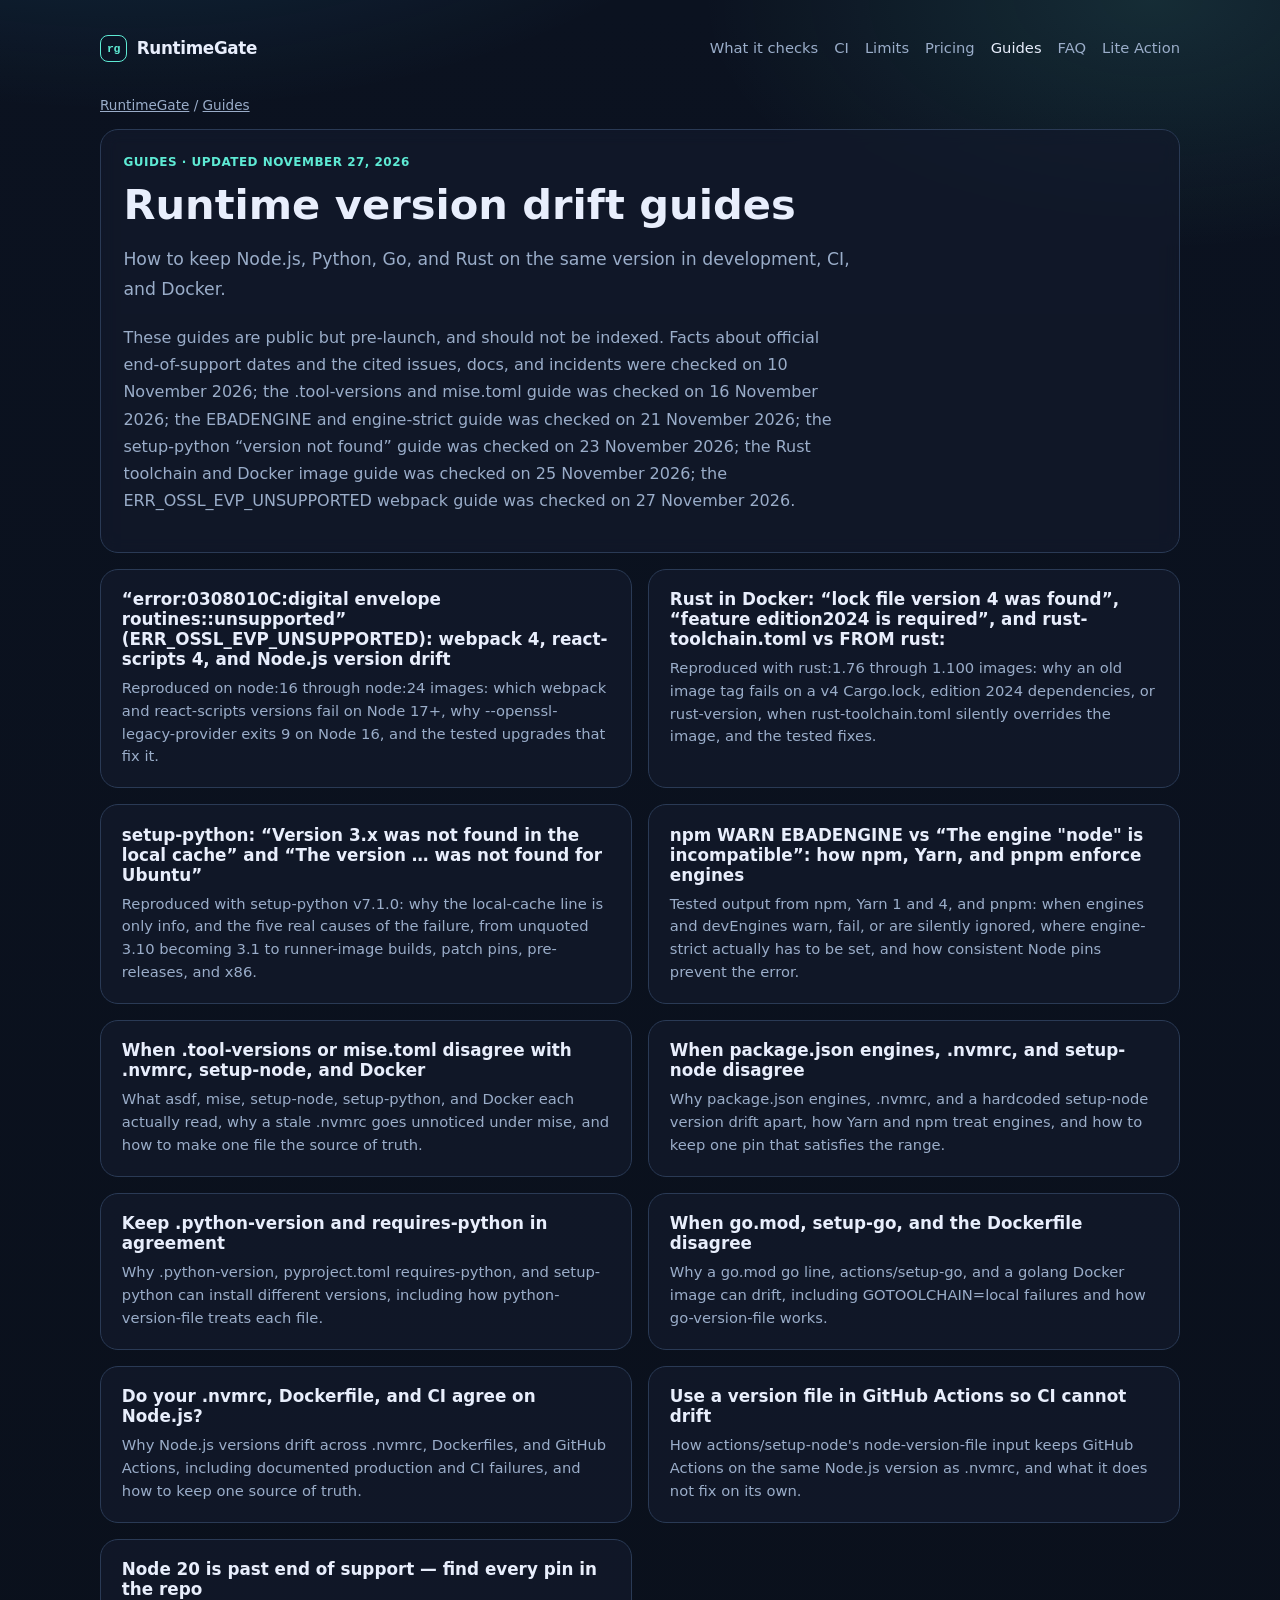
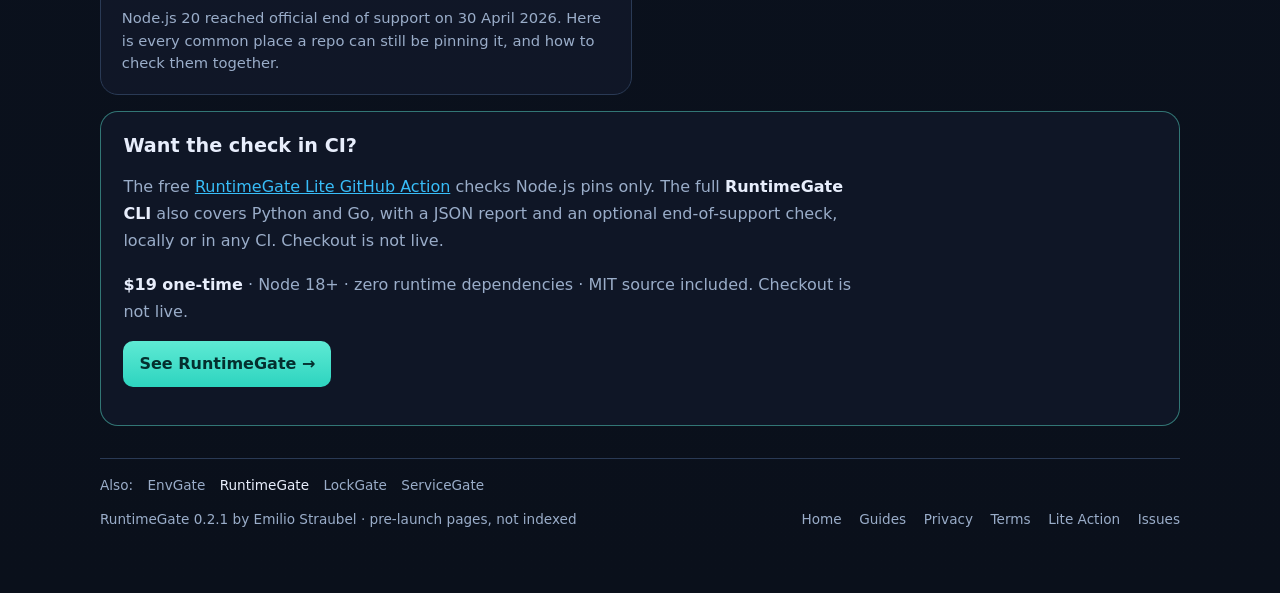
==== commit d42fc53a: "Add guide: 'error:0308010C:digital envelope routines::unsupported' (ERR_OSSL_EVP_UNSUPPORTED) with w" ====
--- a/guides/index.html
+++ b/guides/index.html
@@ -24,7 +24,7 @@
   <meta name="twitter:description" content="Practical guides on keeping runtime versions in agreement across version files, package manifests, Dockerfiles, and GitHub Actions, including .nvmrc vs engines, .python-version vs requires-python, and go.mod vs setup-go." />
   <meta name="twitter:image" content="https://ess2292.github.io/runtimegate/og-image.png" />
   <meta name="twitter:image:alt" content="RuntimeGate — fail CI when runtime pins disagree" />
-  <script type="application/ld+json">{"@context": "https://schema.org", "@type": "TechArticle", "headline": "Runtime version drift guides", "description": "Practical guides on keeping runtime versions in agreement across version files, package manifests, Dockerfiles, and GitHub Actions, including .nvmrc vs engines, .python-version vs requires-python, and go.mod vs setup-go.", "author": {"@type": "Person", "name": "Emilio Straubel"}, "datePublished": "2026-11-10", "dateModified": "2026-11-25", "mainEntityOfPage": "https://ess2292.github.io/runtimegate/guides/", "publisher": {"@type": "Person", "name": "Emilio Straubel"}, "image": "https://ess2292.github.io/runtimegate/og-image.png"}</script>
+  <script type="application/ld+json">{"@context": "https://schema.org", "@type": "TechArticle", "headline": "Runtime version drift guides", "description": "Practical guides on keeping runtime versions in agreement across version files, package manifests, Dockerfiles, and GitHub Actions, including .nvmrc vs engines, .python-version vs requires-python, and go.mod vs setup-go.", "author": {"@type": "Person", "name": "Emilio Straubel"}, "datePublished": "2026-11-10", "dateModified": "2026-11-27", "mainEntityOfPage": "https://ess2292.github.io/runtimegate/guides/", "publisher": {"@type": "Person", "name": "Emilio Straubel"}, "image": "https://ess2292.github.io/runtimegate/og-image.png"}</script>
   <meta name="theme-color" content="#0b1220" />
   <link rel="icon" href="../favicon.svg" type="image/svg+xml" />
   <link rel="icon" href="../favicon-32.png" type="image/png" sizes="32x32" />
@@ -52,12 +52,16 @@
     <main id="main" class="article">
       <p class="crumbs"><a href="../index.html">RuntimeGate</a> / <a href="index.html">Guides</a></p>
       <section>
-        <div class="eyebrow">Guides &middot; Updated November 25, 2026</div>
+        <div class="eyebrow">Guides &middot; Updated November 27, 2026</div>
         <h1>Runtime version drift guides</h1>
         <p class="lead">How to keep Node.js, Python, Go, and Rust on the same version in development, CI, and Docker.</p>
-        <p>These guides are public but pre-launch, and should not be indexed. Facts about official end-of-support dates and the cited issues, docs, and incidents were checked on 10 November 2026; the .tool-versions and mise.toml guide was checked on 16 November 2026; the EBADENGINE and engine-strict guide was checked on 21 November 2026; the setup-python “version not found” guide was checked on 23 November 2026; the Rust toolchain and Docker image guide was checked on 25 November 2026.</p>
+        <p>These guides are public but pre-launch, and should not be indexed. Facts about official end-of-support dates and the cited issues, docs, and incidents were checked on 10 November 2026; the .tool-versions and mise.toml guide was checked on 16 November 2026; the EBADENGINE and engine-strict guide was checked on 21 November 2026; the setup-python “version not found” guide was checked on 23 November 2026; the Rust toolchain and Docker image guide was checked on 25 November 2026; the ERR_OSSL_EVP_UNSUPPORTED webpack guide was checked on 27 November 2026.</p>
       </section>
       <div class="guide-list">
+        <article class="guide-card">
+          <h2><a href="node-err-ossl-evp-unsupported-0308010c-webpack.html">“error:0308010C:digital envelope routines::unsupported” (ERR_OSSL_EVP_UNSUPPORTED): webpack 4, react-scripts 4, and Node.js version drift</a></h2>
+          <p>Reproduced on node:16 through node:24 images: which webpack and react-scripts versions fail on Node 17+, why --openssl-legacy-provider exits 9 on Node 16, and the tested upgrades that fix it.</p>
+        </article>
         <article class="guide-card">
           <h2><a href="rust-toolchain-toml-vs-dockerfile-rust-image.html">Rust in Docker: “lock file version 4 was found”, “feature edition2024 is required”, and rust-toolchain.toml vs FROM rust:</a></h2>
           <p>Reproduced with rust:1.76 through 1.100 images: why an old image tag fails on a v4 Cargo.lock, edition 2024 dependencies, or rust-version, when rust-toolchain.toml silently overrides the image, and the tested fixes.</p>
